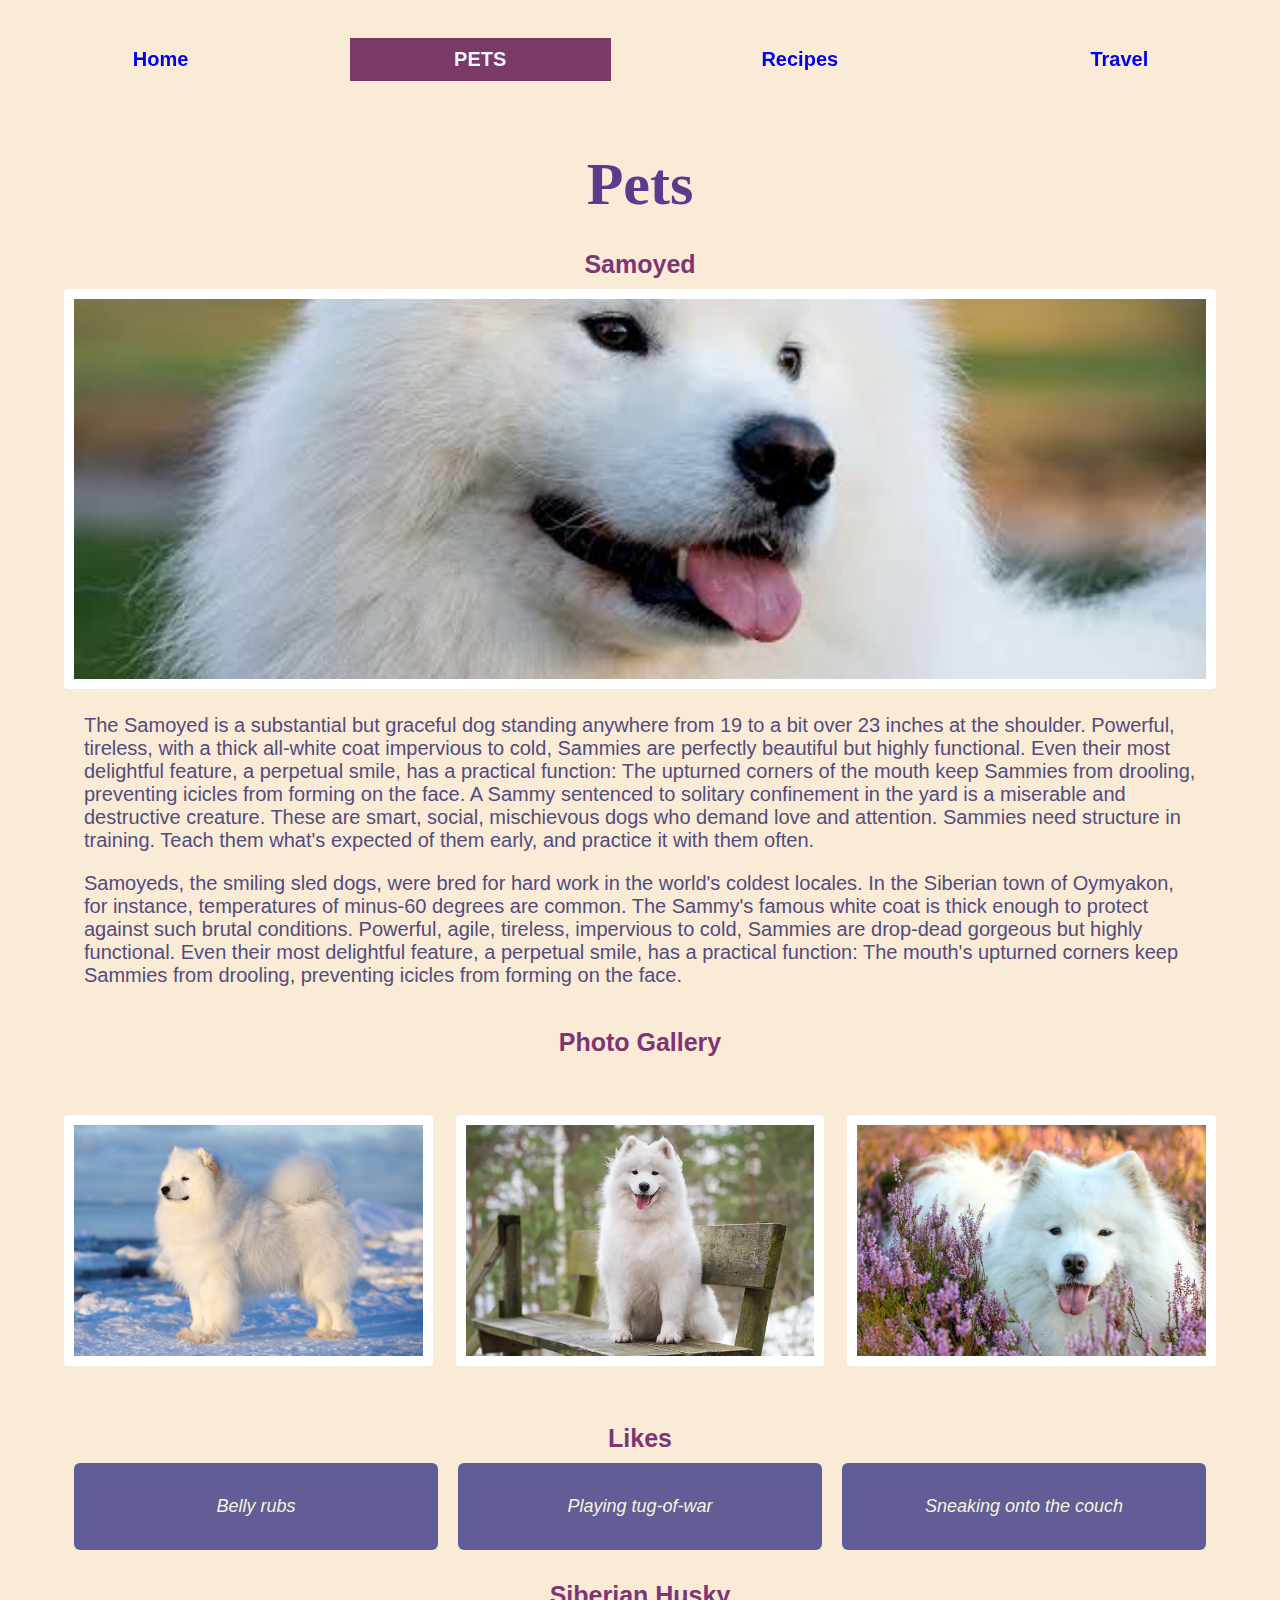
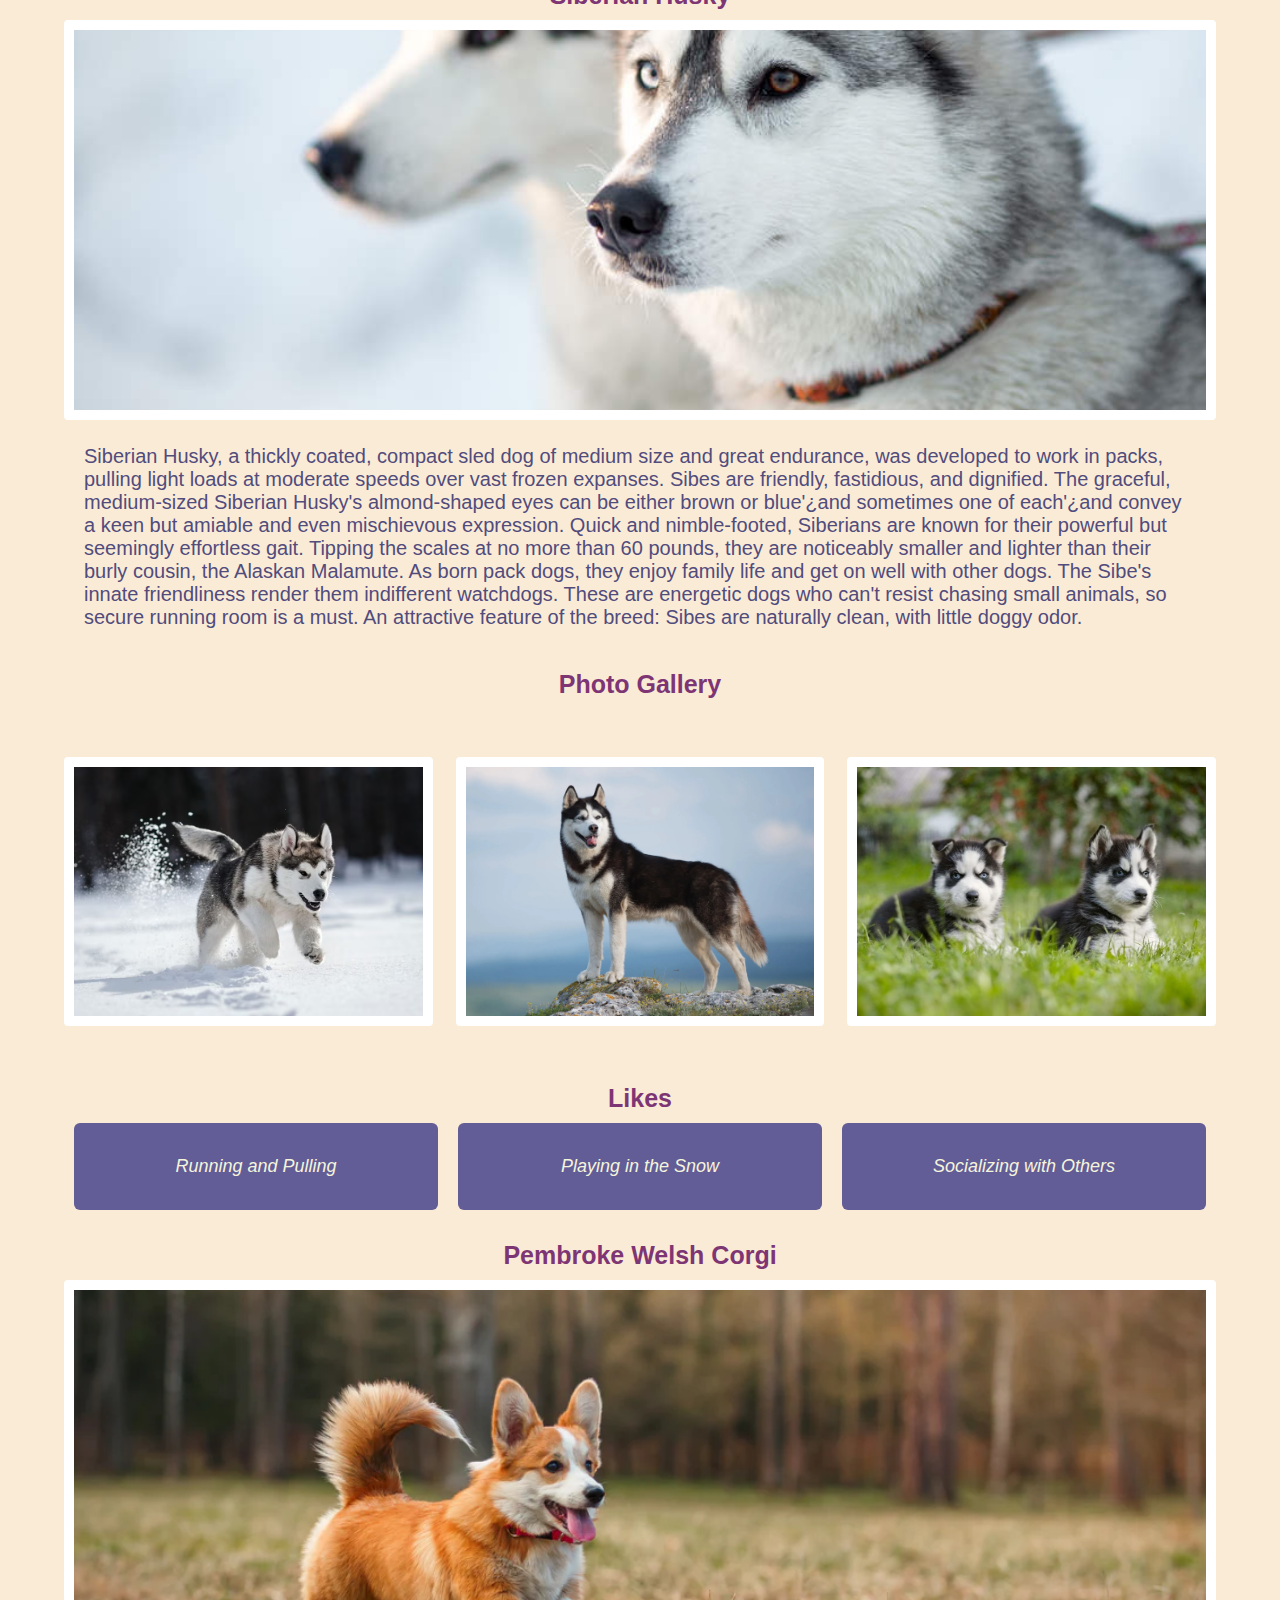
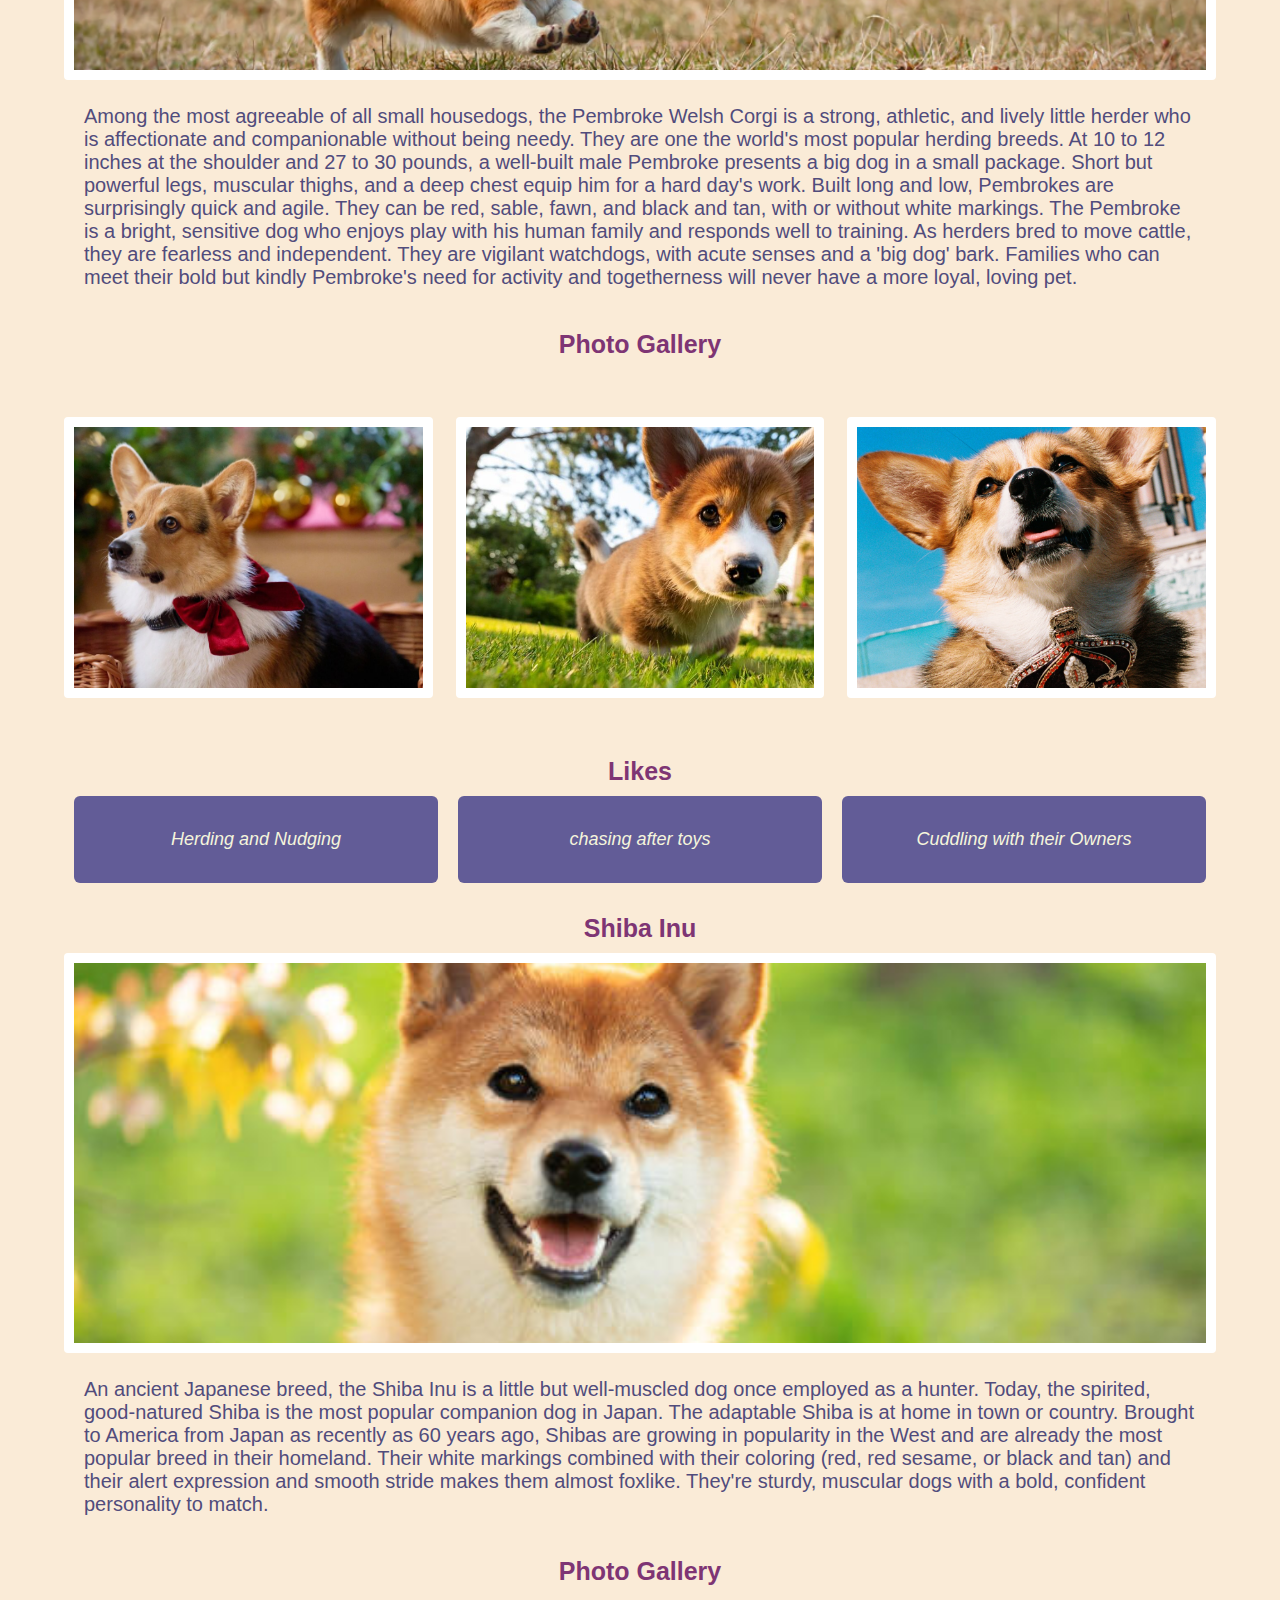
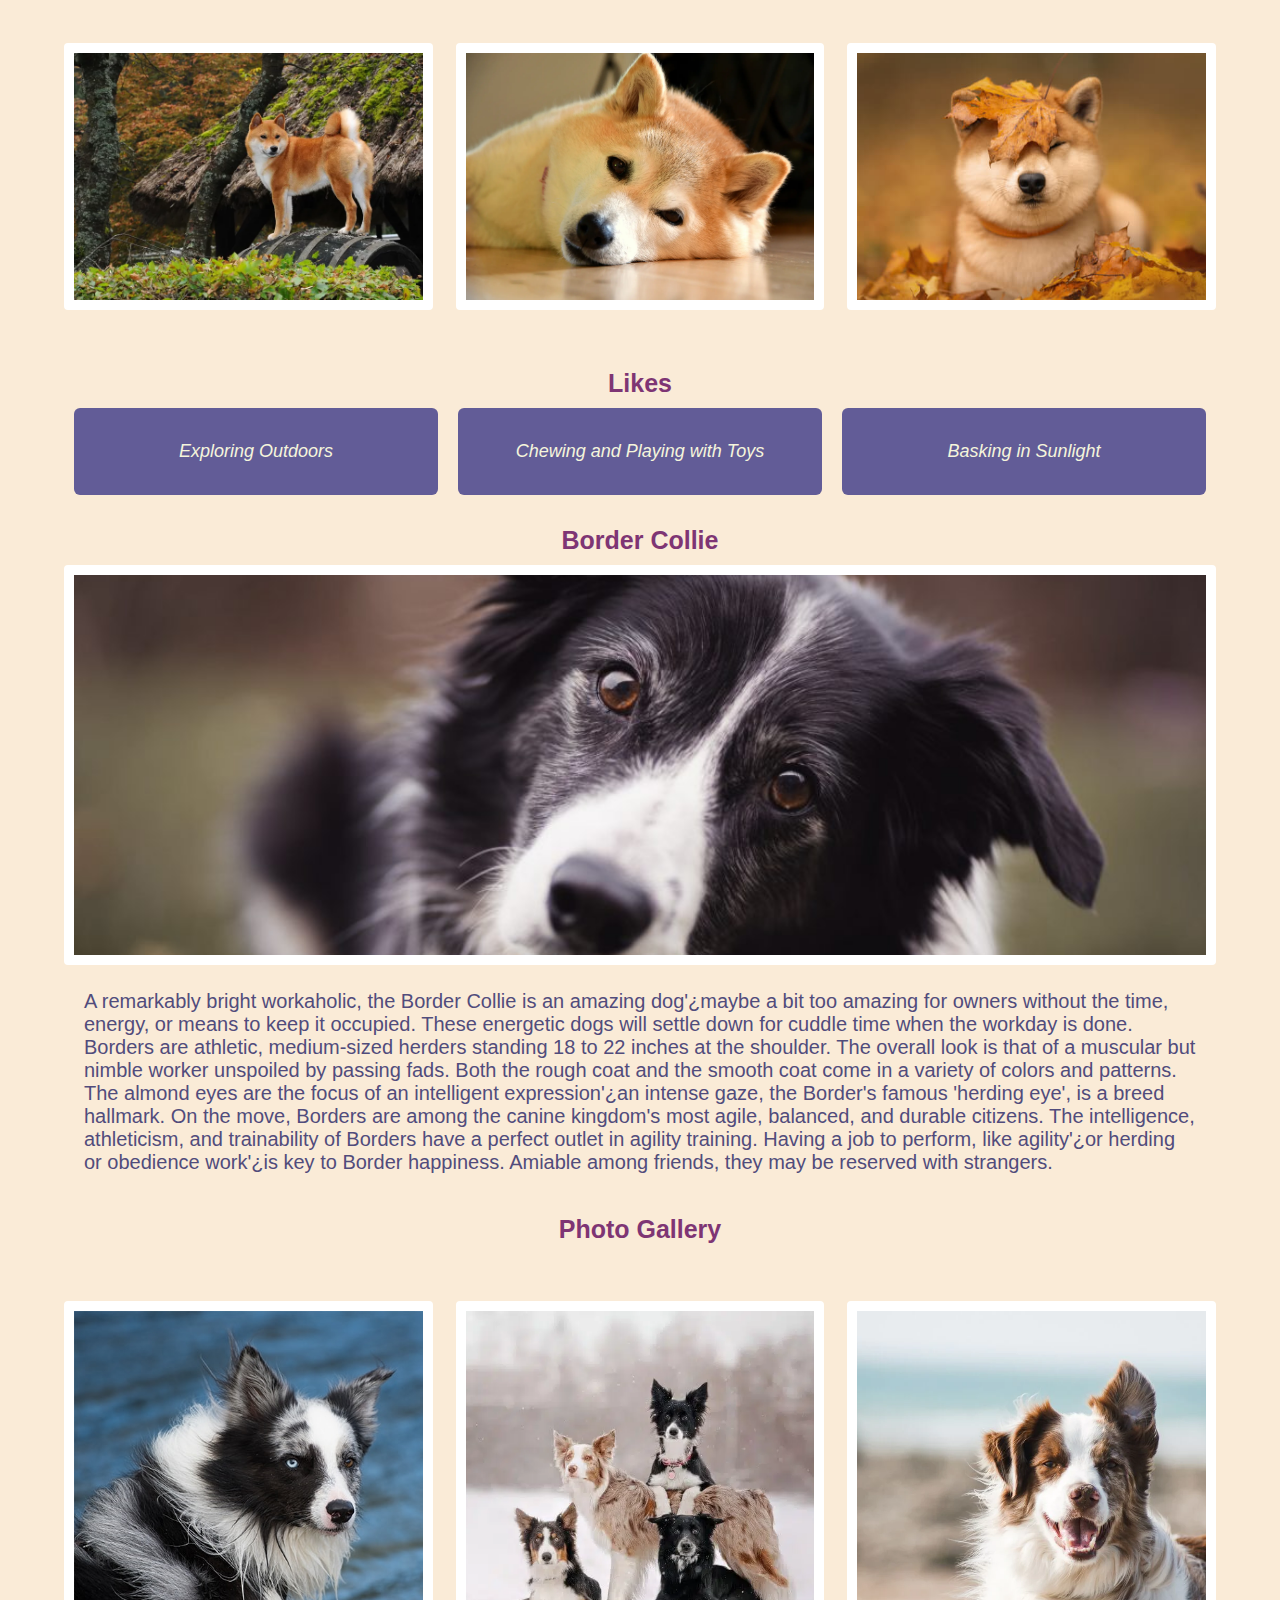
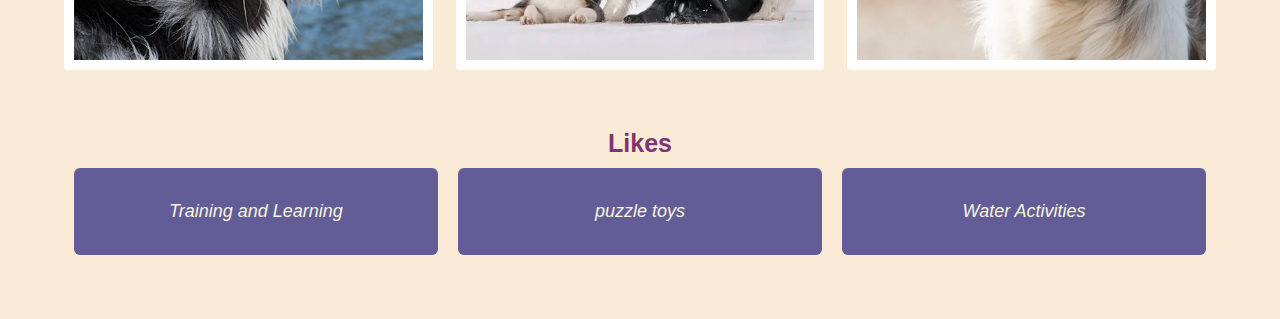
==== pets.html @ 58a83174 "ccp_tablet" ====
<!DOCTYPE html>
<html lang="en">
<head>
    <meta charset="UTF-8">
    <meta name="viewport" content="width=device-width, initial-scale=1.0">
    <link rel="stylesheet" href="css/html5reset.css">
    <link rel="stylesheet" href="css/style.css">
    <title>Pets</title>
</head>
<body>
    <header>
        <a id = "skip-to-main-content" href = "#main">Skip to Main Content</a>
        <nav>
            <ul id = "nav-bar">
                <li><a href = "index.html">Home</a></li>
                <li class = "current-link">Pets</li>
                <li><a href = "recipes.html">Recipes</a></li>
                <li><a href = "travel.html">Travel</a></li>
            </ul>
        </nav>
        <h1>Pets</h1>
    </header>

    <main>
        <div id = "samoyed-container">
            <h2>Samoyed</h2>
            <img class="title-image" src="images/samoyed.jpeg" width = "400" alt="A samoyed looking toward right">

            <p>The Samoyed is a substantial but graceful dog standing anywhere from 19 to a bit over 23 inches at the shoulder. Powerful, tireless, with a thick all-white coat impervious to cold, Sammies are perfectly beautiful but highly functional. Even their most delightful feature, a perpetual smile, has a practical function: The upturned corners of the mouth keep Sammies from drooling, preventing icicles from forming on the face.   A Sammy sentenced to solitary confinement in the yard is a miserable and destructive creature. These are smart, social, mischievous dogs who demand love and attention. Sammies need structure in training. Teach them what's expected of them early, and practice it with them often.</p> 
            <P>Samoyeds, the smiling sled dogs, were bred for hard work in the world's coldest locales. In the Siberian town of Oymyakon, for instance, temperatures of minus-60 degrees are common. The Sammy's famous white coat is thick enough to protect against such brutal conditions. Powerful, agile, tireless, impervious to cold, Sammies are drop-dead gorgeous but highly functional. Even their most delightful feature, a perpetual smile, has a practical function: The mouth's upturned corners keep Sammies from drooling, preventing icicles from forming on the face.</P>
            <h3>Photo Gallery</h3>
            <div class = "photo-gallery">
                <img src="images/samoyed-dog-standing-snow.jpg" width ="200" alt = "Samoyed dog standing on snow">
                <img src="images/samoyed-dog-on-chair.jpg"  width ="200" alt="Samoyed dog standing on chair">
                <img src="images/samoyed-flowers.jpeg"  width ="200" alt="Samoyed dog with flowers">
            </div>
            <h3>Likes</h3>
            <ul class = "list-container">
                <li>Belly rubs</li>
                <li>Playing tug-of-war</li>
                <li>Sneaking onto the couch</li>
            </ul>
        </div>

        <div id = "siberian-husky-container">
            <h2>Siberian Husky</h2>
            <img class="title-image" src="images/two_siberian_huskies.jpg" width ="400" alt = "Two Siberian Huskies with their ears tall, waiting for the next command">

            <p>Siberian Husky, a thickly coated, compact sled dog of medium size and great endurance, was developed to work in packs, pulling light loads at moderate speeds over vast frozen expanses. Sibes are friendly, fastidious, and dignified. The graceful, medium-sized Siberian Husky's almond-shaped eyes can be either brown or blue'¿and sometimes one of each'¿and convey a keen but amiable and even mischievous expression. Quick and nimble-footed, Siberians are known for their powerful but seemingly effortless gait. Tipping the scales at no more than 60 pounds, they are noticeably smaller and lighter than their burly cousin, the Alaskan Malamute. As born pack dogs, they enjoy family life and get on well with other dogs. The Sibe's innate friendliness render them indifferent watchdogs. These are energetic dogs who can't resist chasing small animals, so secure running room is a must. An attractive feature of the breed: Sibes are naturally clean, with little doggy odor.</p> 
            <h3>Photo Gallery</h3>
            <div class = "photo-gallery">
                <img src="images/siberian-husky-running.jpg"  width ="200" alt="A Siberian Husky running on the snow">
                <img src="images/siberian-husky-rock.jpg"  width ="200" alt="A Siberian Husky standing on the rock">
                <img src="images/husky-child.jpg"  width ="200" alt="Two Husky children lying on the grass">
            </div>
            <h3>Likes</h3>
            <ul class = "list-container">
                <li>Running and Pulling</li>
                <li>Playing in the Snow</li>
                <li>Socializing with Others</li>
            </ul>
        </div>

        <div id = "pembroke-welsh-corgi-container">
            <h2>Pembroke Welsh Corgi</h2>
            <img class="title-image" src="images/corgi-run.jpg" width = "400" alt="A corgi running on the grass">

            <p>Among the most agreeable of all small housedogs, the Pembroke Welsh Corgi is a strong, athletic, and lively little herder who is affectionate and companionable without being needy. They are one the world's most popular herding breeds. At 10 to 12 inches at the shoulder and 27 to 30 pounds, a well-built male Pembroke presents a big dog in a small package. Short but powerful legs, muscular thighs, and a deep chest equip him for a hard day's work. Built long and low, Pembrokes are surprisingly quick and agile. They can be red, sable, fawn, and black and tan, with or without white markings. The Pembroke is a bright, sensitive dog who enjoys play with his human family and responds well to training. As herders bred to move cattle, they are fearless and independent. They are vigilant watchdogs, with acute senses and a 'big dog' bark. Families who can meet their bold but kindly Pembroke's need for activity and togetherness will never have a more loyal, loving pet.</p> 

            <h3>Photo Gallery</h3>
            <div class = "photo-gallery">
                <img src="images/corgi-christmas.jpeg" width ="200" alt = "A corgi with a red bow sitting in a bamboo-woven basket, with a Christmas tree in the background.">
                <img src="images/corgi-closeup.jpeg"  width ="200" alt="A close-up shot of a corgi looking directly into the camera lens.">
                <img src="images/corgi-parade.jpg"  width ="200" alt="A corgi wearing a parade crown badge.">
            </div>
            <h3>Likes</h3>
            <ul class = "list-container">
                <li>Herding and Nudging</li>
                <li>chasing after toys</li>
                <li>Cuddling with their Owners</li>
            </ul>
        </div>

        <div id = "shiba-inu-container">
            <h2>Shiba Inu</h2>
            <img class="title-image" src="images/shiba-inu-smiling.jpeg" width = "400" alt="A Shiba Inu smiling to you.">

            <p>An ancient Japanese breed, the Shiba Inu is a little but well-muscled dog once employed as a hunter. Today, the spirited, good-natured Shiba is the most popular companion dog in Japan. The adaptable Shiba is at home in town or country. Brought to America from Japan as recently as 60 years ago, Shibas are growing in popularity in the West and are already the most popular breed in their homeland. Their white markings combined with their coloring (red, red sesame, or black and tan) and their alert expression and smooth stride makes them almost foxlike. They're sturdy, muscular dogs with a bold, confident personality to match.</p> 
            <h3>Photo Gallery</h3>
            <div class = "photo-gallery">
                <img src="images/shiba-inu-barrel.jpg" width ="200" alt = "A Shiba Inu standing on a wooden sake barrel in front of a run-down thatched house.">
                <img src="images/shiba-inu-sleepy.jpg"  width ="200" alt="A tired Shiba Inu lying on the floor looking at you.">
                <img src="images/shiba-inu-maple.jpg"  width ="200" alt="A Shiba Inu with a maple leaf falling on their head">
            </div>

            <h3>Likes</h3>
            <ul class = "list-container">
                <li>Exploring Outdoors</li>
                <li>Chewing and Playing with Toys</li>
                <li>Basking in Sunlight</li>
            </ul>
        </div>

        <div id = "border-collie-container">
            <h2>Border Collie</h2>
            <img class="title-image" src="images/border-Collie-tilting.jpg" width = "400" alt="A Border Collie tilting its head and looking at you.">

            <p>A remarkably bright workaholic, the Border Collie is an amazing dog'¿maybe a bit too amazing for owners without the time, energy, or means to keep it occupied. These energetic dogs will settle down for cuddle time when the workday is done. Borders are athletic, medium-sized herders standing 18 to 22 inches at the shoulder. The overall look is that of a muscular but nimble worker unspoiled by passing fads. Both the rough coat and the smooth coat come in a variety of colors and patterns. The almond eyes are the focus of an intelligent expression'¿an intense gaze, the Border's famous 'herding eye', is a breed hallmark. On the move, Borders are among the canine kingdom's most agile, balanced, and durable citizens. The intelligence, athleticism, and trainability of Borders have a perfect outlet in agility training. Having a job to perform, like agility'¿or herding or obedience work'¿is key to Border happiness. Amiable among friends, they may be reserved with strangers.</p> 
            <h3>Photo Gallery</h3>
            <div class = "photo-gallery">
                <img src="images/border-collie-ocean.jpg" width ="200" alt = "A Border Collie looking back at the seaside">
                <img src="images/four-border-collies.jpg"  width ="200" alt="Four Border Collies standing together in the snow.">
                <img src="images/border-collie-wind.jpg"  width ="200" alt="A Border Collie smiling in the strong wind.">
            </div>
            <h3>Likes</h3>
            <ul class = "list-container">
                <li>Training and Learning</li>
                <li>puzzle toys</li>
                <li>Water Activities</li>
            </ul>
        </div>
    </main>
    
</body>
</html>
---- css/style.css ----
body{
    background: antiquewhite;
    color:#514c7c;
    margin: 5%;
    font-family: Arial, Helvetica, sans-serif;
    text-align: center;
    font-size: 18px;
}

#skip-to-main-content{
    position: absolute;
    left: -10000px;
    overflow: hidden;
}

#skip-to-main-content:focus {
    left:10px;
    top: 1px;
    z-index: 1;
  }

a{
    text-decoration: none;
    font-weight: bold;
}

.sloth{
    background: rgb(255, 197, 162);
}


/* mobile screen */    
    nav{
        background: rgb(250, 235, 215, 0.9);
        position: fixed;
        border-radius: 5px;
        width: 100%;
        bottom: 2%;
        left: 50%;
        transform: translate(-50%, 0);
    }
    
    #nav-bar{
        margin: 20px;
        font-size: 20px;
        font-weight: bold;
        display: grid;
        grid-template-columns: 1fr 1fr 1fr 1fr;
        gap:3vw;
        align-items: center;
        justify-content: center;
    }
    
    #nav-bar li{
        display: inline;
        margin: 0 10px;
      }
      
    #nav-bar a:hover, #nav-bar a:active, .current-link{
        background: #7b3968;
        color: aliceblue;
        font-weight: bold;
        text-transform: uppercase;
    }

    
    
    h1{
        font-family:Georgia, 'Times New Roman', Times, serif;
        font-weight: bold;
        font-size: 60px;
        color: #5e3a8e;
        margin: 10px;
    
    }

    h2{
        font-size: 25px;
        font-family:Arial, Helvetica, sans-serif;
        color:#7e3574;
        font-weight: 600;
        line-height: 30px;
        margin:30px 10px 10px 10px;
    }
    
    h3{
        font-size: 20px;
        font-family:Arial, Helvetica, sans-serif;
        color:#7e3574;
        font-weight: 600;
        line-height: 30px;
        margin:10px;
    }
     
    p{
        font-size: 18px;
        border-radius: 10px;
        margin:20px;
        font-weight: 500;
        text-align: left;
    }
    .photo-gallery{
        margin:5% 0;
        display: grid;
        grid-template-columns: 1fr 1fr;
        gap:2%;
        align-content: center;
        justify-items: center;
    }

    .photo-gallery img:nth-child(3){
        grid-column: 1/ span 2;
        grid-row: 2;
    }

    img{
       width:100%;
       height: 100%;
       object-fit: cover;
    }

    ul, ol{
        margin:5%;
    }

    .ingredients-container{
        list-style: square;
        display: block;
        list-style-position: inside;
        text-align: left;
    }

    .step-container{
        list-style: decimal;
        display: block;
        list-style-position: inside;
        text-align: left;
    }

    .step-container li{
        margin: 0 0 20px 0;
    }

    .list-container li{
        display: block;
        margin: 0 10px;
        line-height: 1.5;
        font-style: italic;
    }

    .quote{
        text-align: center;
    }


    @media (prefers-reduced-motion) {
        .gif{
            display: none;
        }
      }

/* tablet&laptop screen */
@media screen and (min-width: 768px) {

    nav{
        top:2%;
        bottom: auto;
    }

    #nav-bar a:hover, #nav-bar a:active, .current-link{
        padding:10px;
    }
    
    h1{
        margin-top:150px;
    }

    h3{
        font-size: 25px;
    }

    p{
        font-size: 20px;
    }

    .ingredients-container{
        text-align: center;
    }

    .step-container{
        text-align: center;
    }

    .photo-gallery{
        grid-template-columns: 1fr 1fr 1fr;
    }

    .photo-gallery img:nth-child(3){
        grid-column: auto;
        grid-row: auto;
    }

    h3{
        margin: 40px 0 0 0;
    }
    
    .list-container{
        margin: 10px 0;
        display: grid;
        grid-template-columns: 1fr 1fr 1fr;
        justify-content: space-between;
    }

    .list-container li{
        color: beige;
        background-color: #625c97;
        padding: 30px;
        border-radius: 6px;
        transition-duration: 0.5s;
        transition-timing-function: linear;
    }

    .list-container li:hover {
        background: #81264b;
        border-radius: 50%;
      }

    .quote{
        font-size: 30px;
        font-weight: bold;
        line-height: 1.2;
    }

    .title-image{
        height: 400px;
        background: white;
        border-radius: 4px;
        padding: 10px;
    }

   .photo-gallery img{
        background: white;
        border-radius: 4px;
        padding: 10px;
        transition: all .1s linear;
    }

    .photo-gallery img:hover {
        transform: translateY(-3px);
        box-shadow: 2px 5px 0 #9b9b9b;
    }
    .step-container{
        display: grid;
        grid-template-columns: 1fr 1fr;
        gap: 3vw;
        text-align: left;
    }
    .step-container li{
        margin: 0;
    }

    .ingredients-container{
        display: grid;
        grid-template-columns: 1fr 1fr;
        text-align: left;
        line-height: 1.3;
        column-gap: 3vw;
    }



    @keyframes title-image {
        0% {
            border-radius: 0;
            width:100%;
        }
        50% {
            border-radius: 50%;
            width:30%;
        }
        100% {
          border-radius: 0;
        }
      }

      .title-image{
        animation-name: title-image;
        animation-duration: 10s;
        animation-timing-function: ease-in-out;
        animation-iteration-count: infinite;
        animation-delay: .5s;
      }



  }
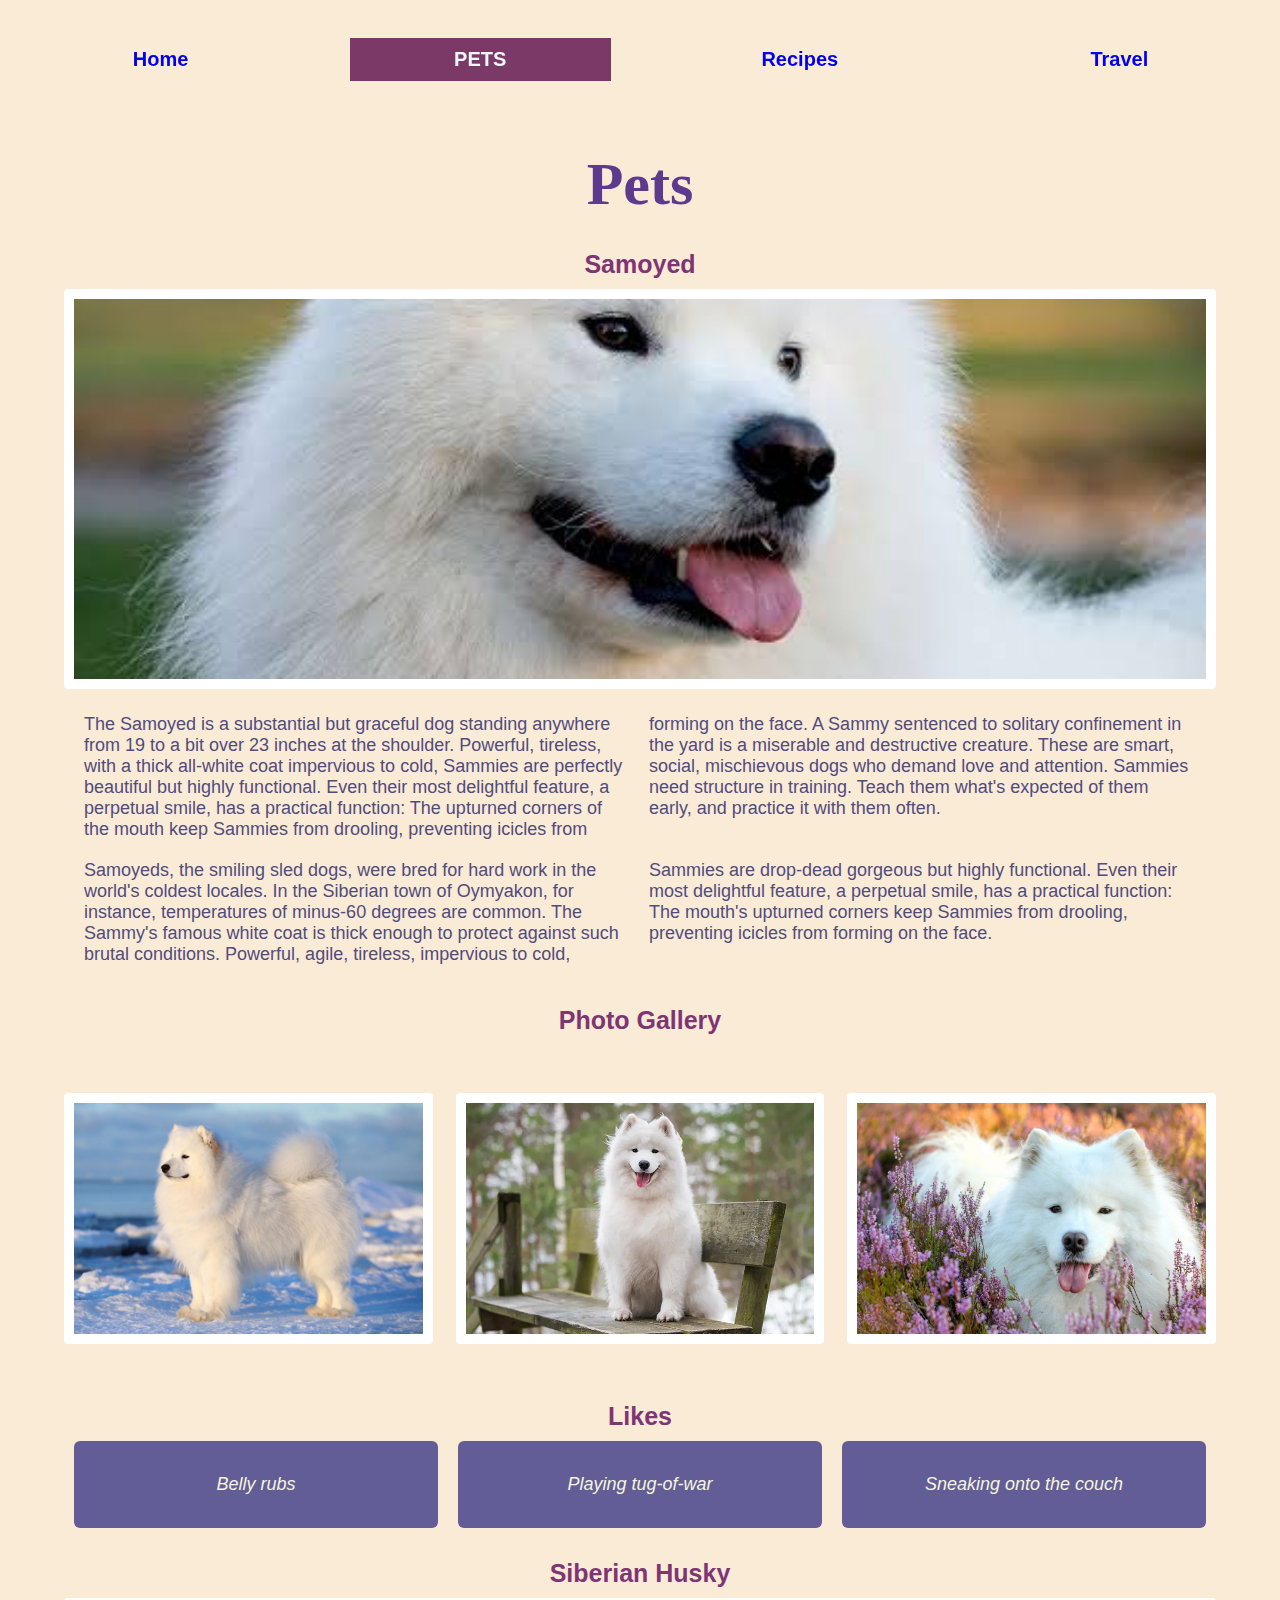
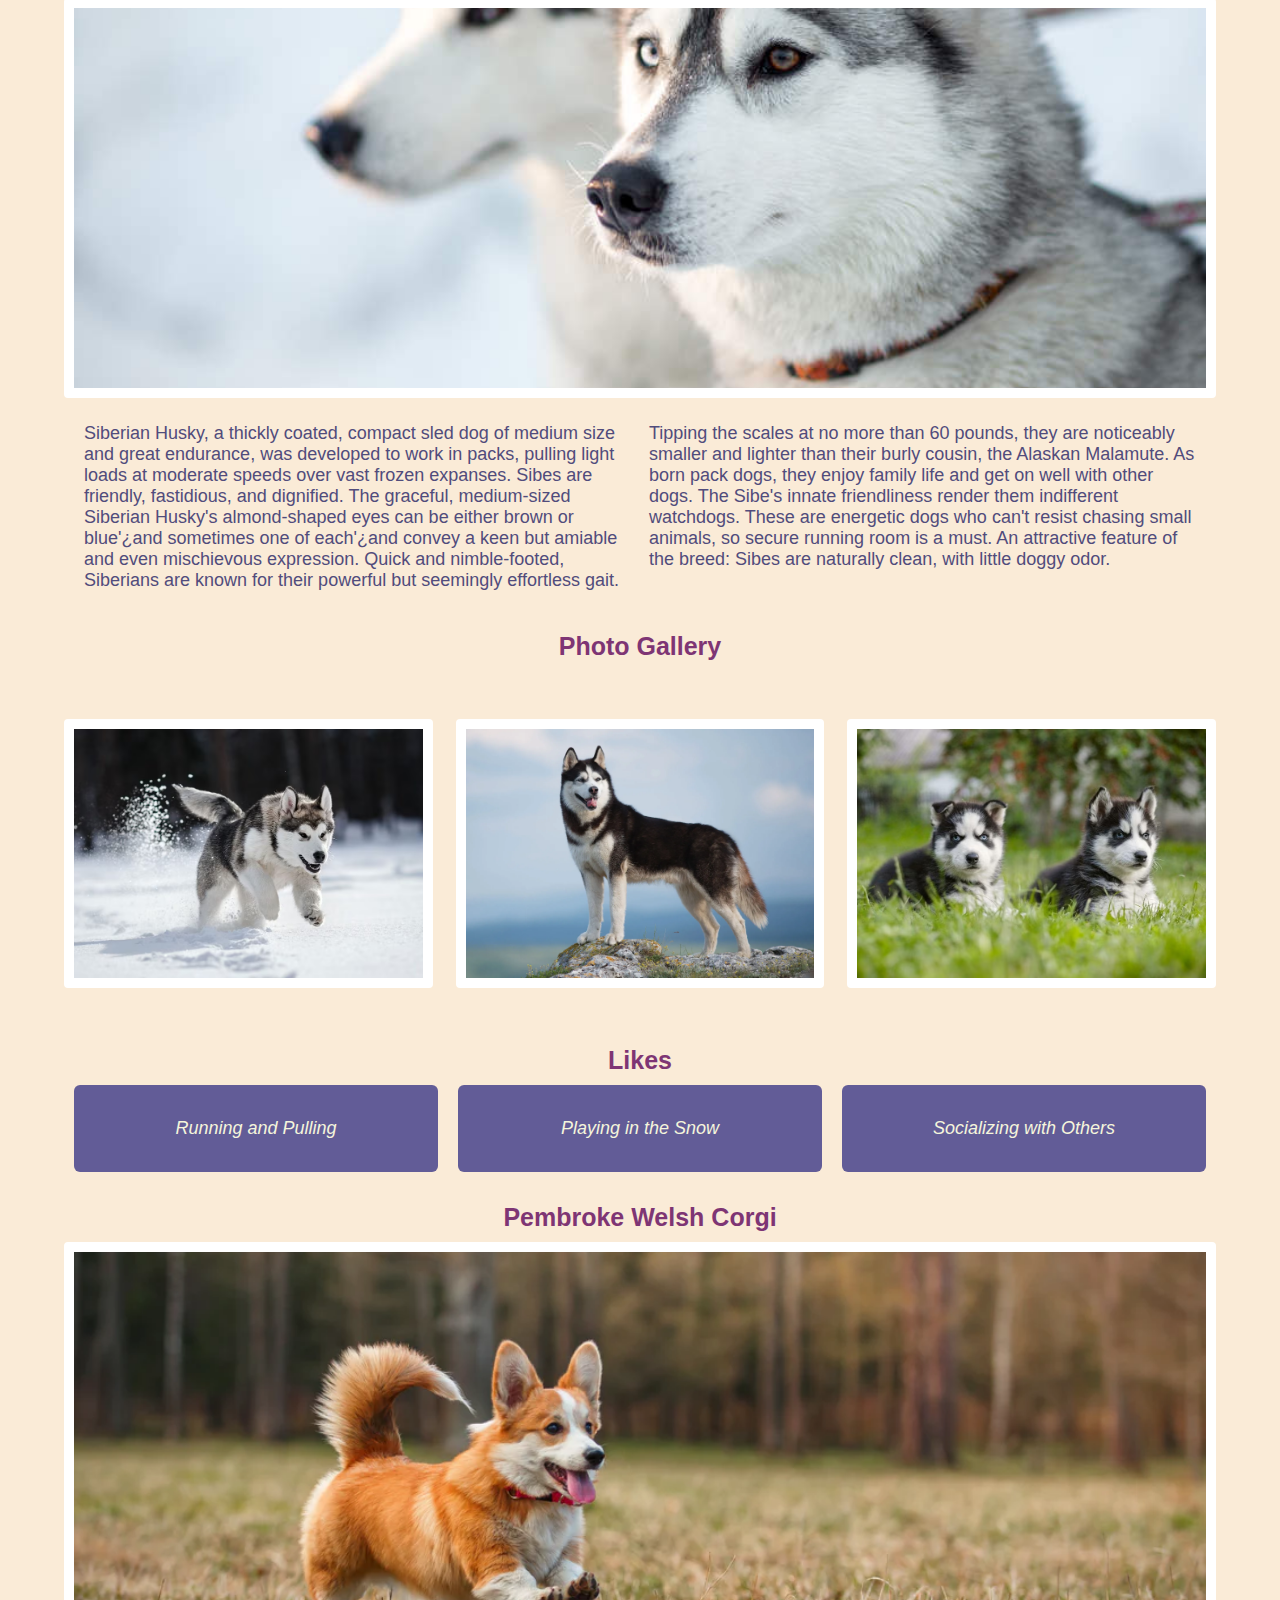
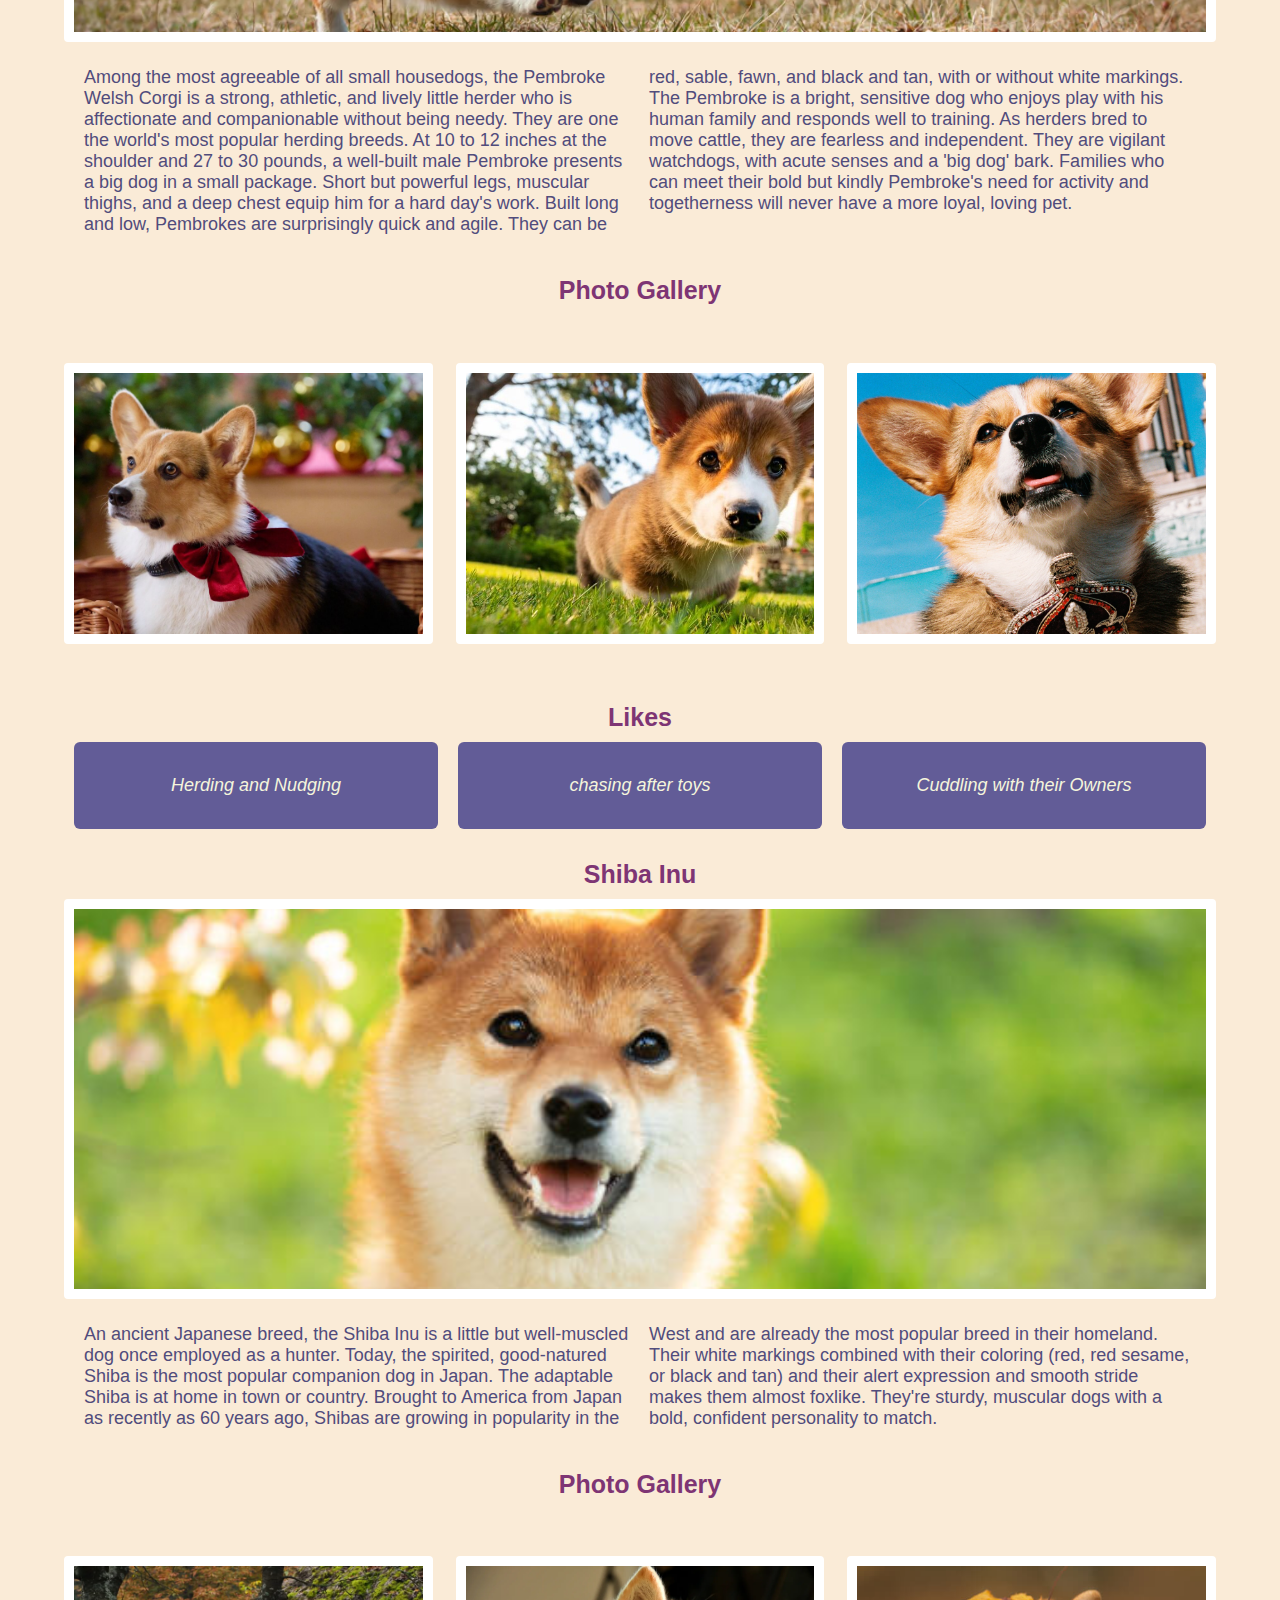
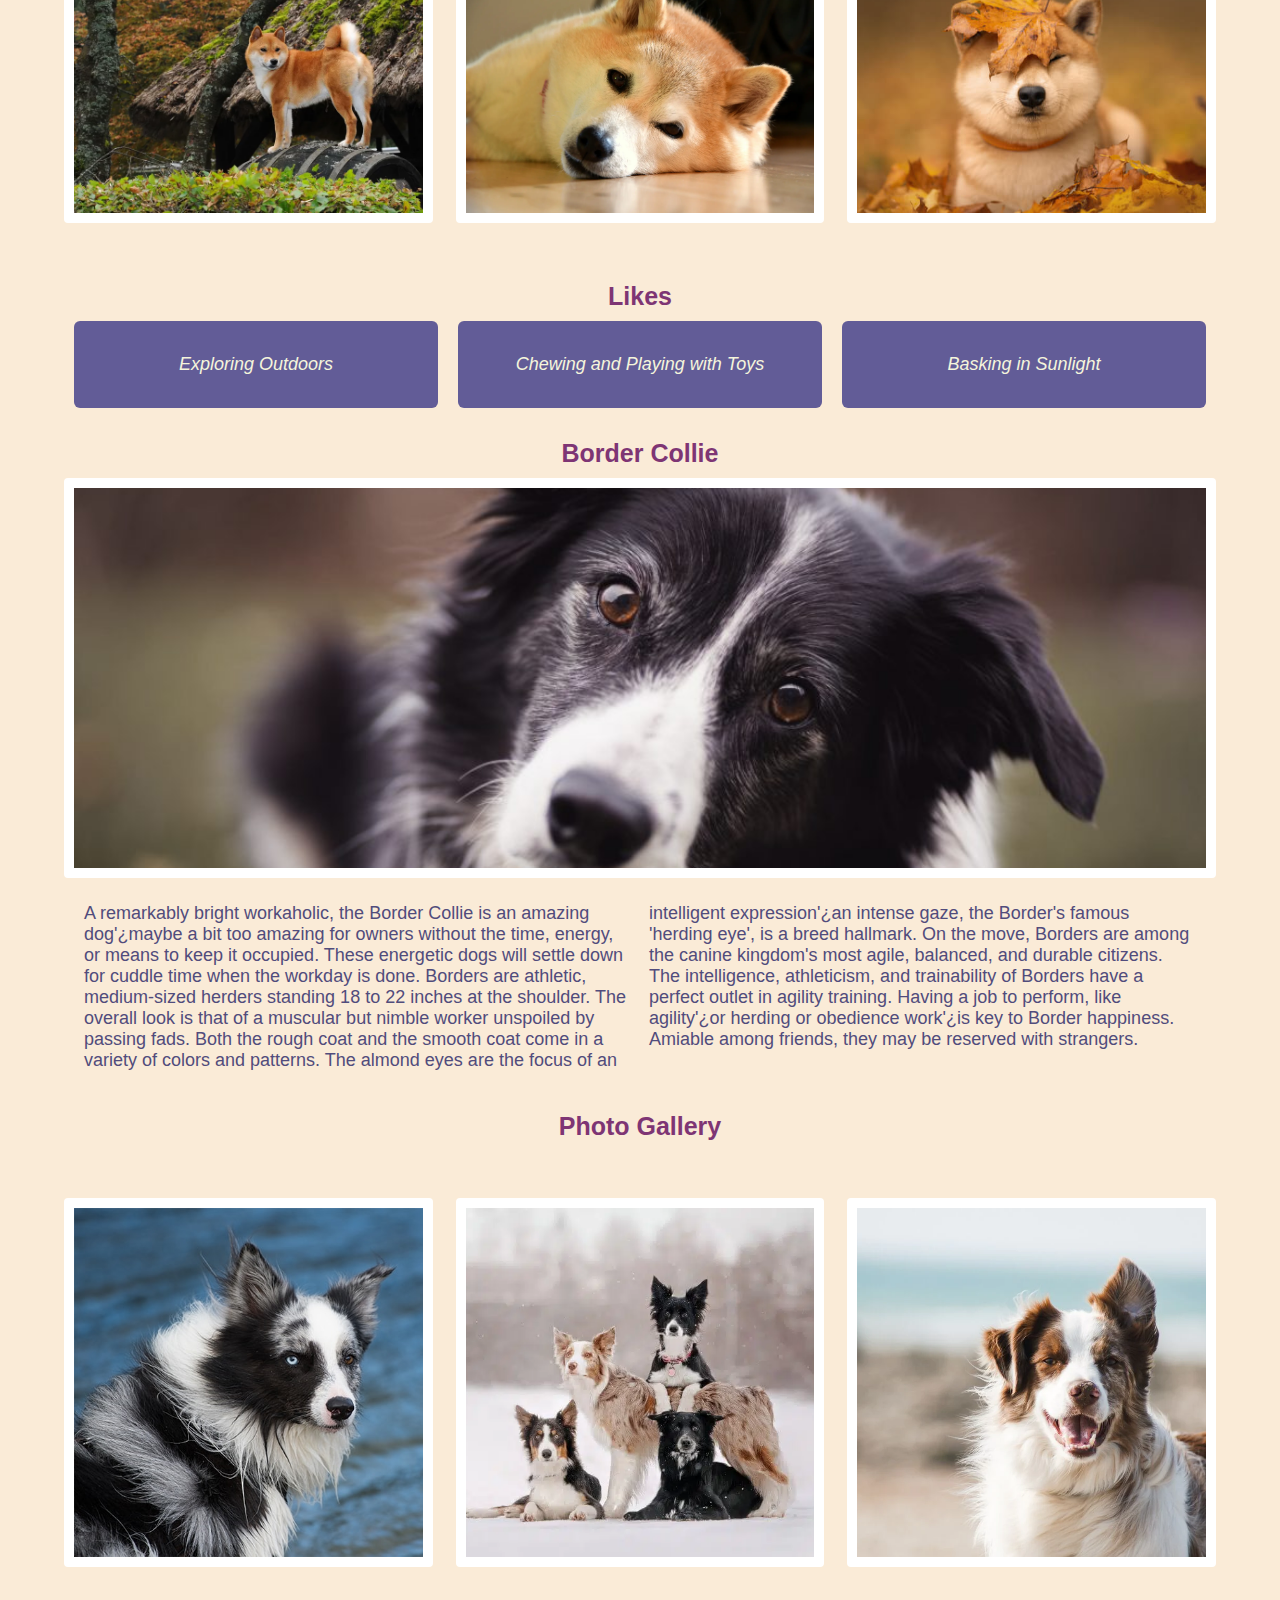
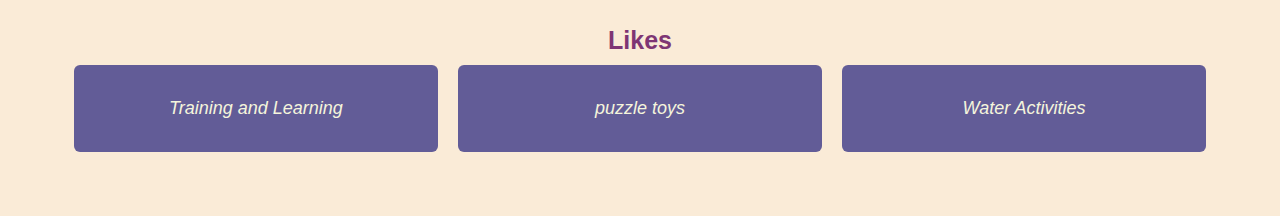
==== commit 266a26e9: "update" ====
--- a/pets.html
+++ b/pets.html
@@ -21,7 +21,7 @@
         <h1>Pets</h1>
     </header>
 
-    <main>
+    <main id="main">
         <div id = "samoyed-container">
             <h2>Samoyed</h2>
             <img class="title-image" src="images/samoyed.jpeg" width = "400" alt="A samoyed looking toward right">
--- a/css/style.css
+++ b/css/style.css
@@ -10,13 +10,19 @@
 #skip-to-main-content{
     position: absolute;
     left: -10000px;
+    top: auto;
+    width: 1px;
+    height: 1px;
     overflow: hidden;
 }
 
 #skip-to-main-content:focus {
-    left:10px;
-    top: 1px;
-    z-index: 1;
+    position: fixed;
+    top: 10px;
+    left: 10px;
+    width: auto;
+    height: auto;
+    z-index: 2;
   }
 
 a{
@@ -38,6 +44,7 @@
         bottom: 2%;
         left: 50%;
         transform: translate(-50%, 0);
+        z-index: 1;
     }
     
     #nav-bar{
@@ -180,7 +187,7 @@
     }
 
     p{
-        font-size: 20px;
+        column-count: 2;
     }
 
     .ingredients-container{
@@ -229,6 +236,7 @@
         font-size: 30px;
         font-weight: bold;
         line-height: 1.2;
+        column-count: 1;
     }
 
     .title-image{
@@ -276,7 +284,7 @@
         }
         50% {
             border-radius: 50%;
-            width:30%;
+            width:60%;
         }
         100% {
           border-radius: 0;
@@ -285,7 +293,7 @@
 
       .title-image{
         animation-name: title-image;
-        animation-duration: 10s;
+        animation-duration: 20s;
         animation-timing-function: ease-in-out;
         animation-iteration-count: infinite;
         animation-delay: .5s;
